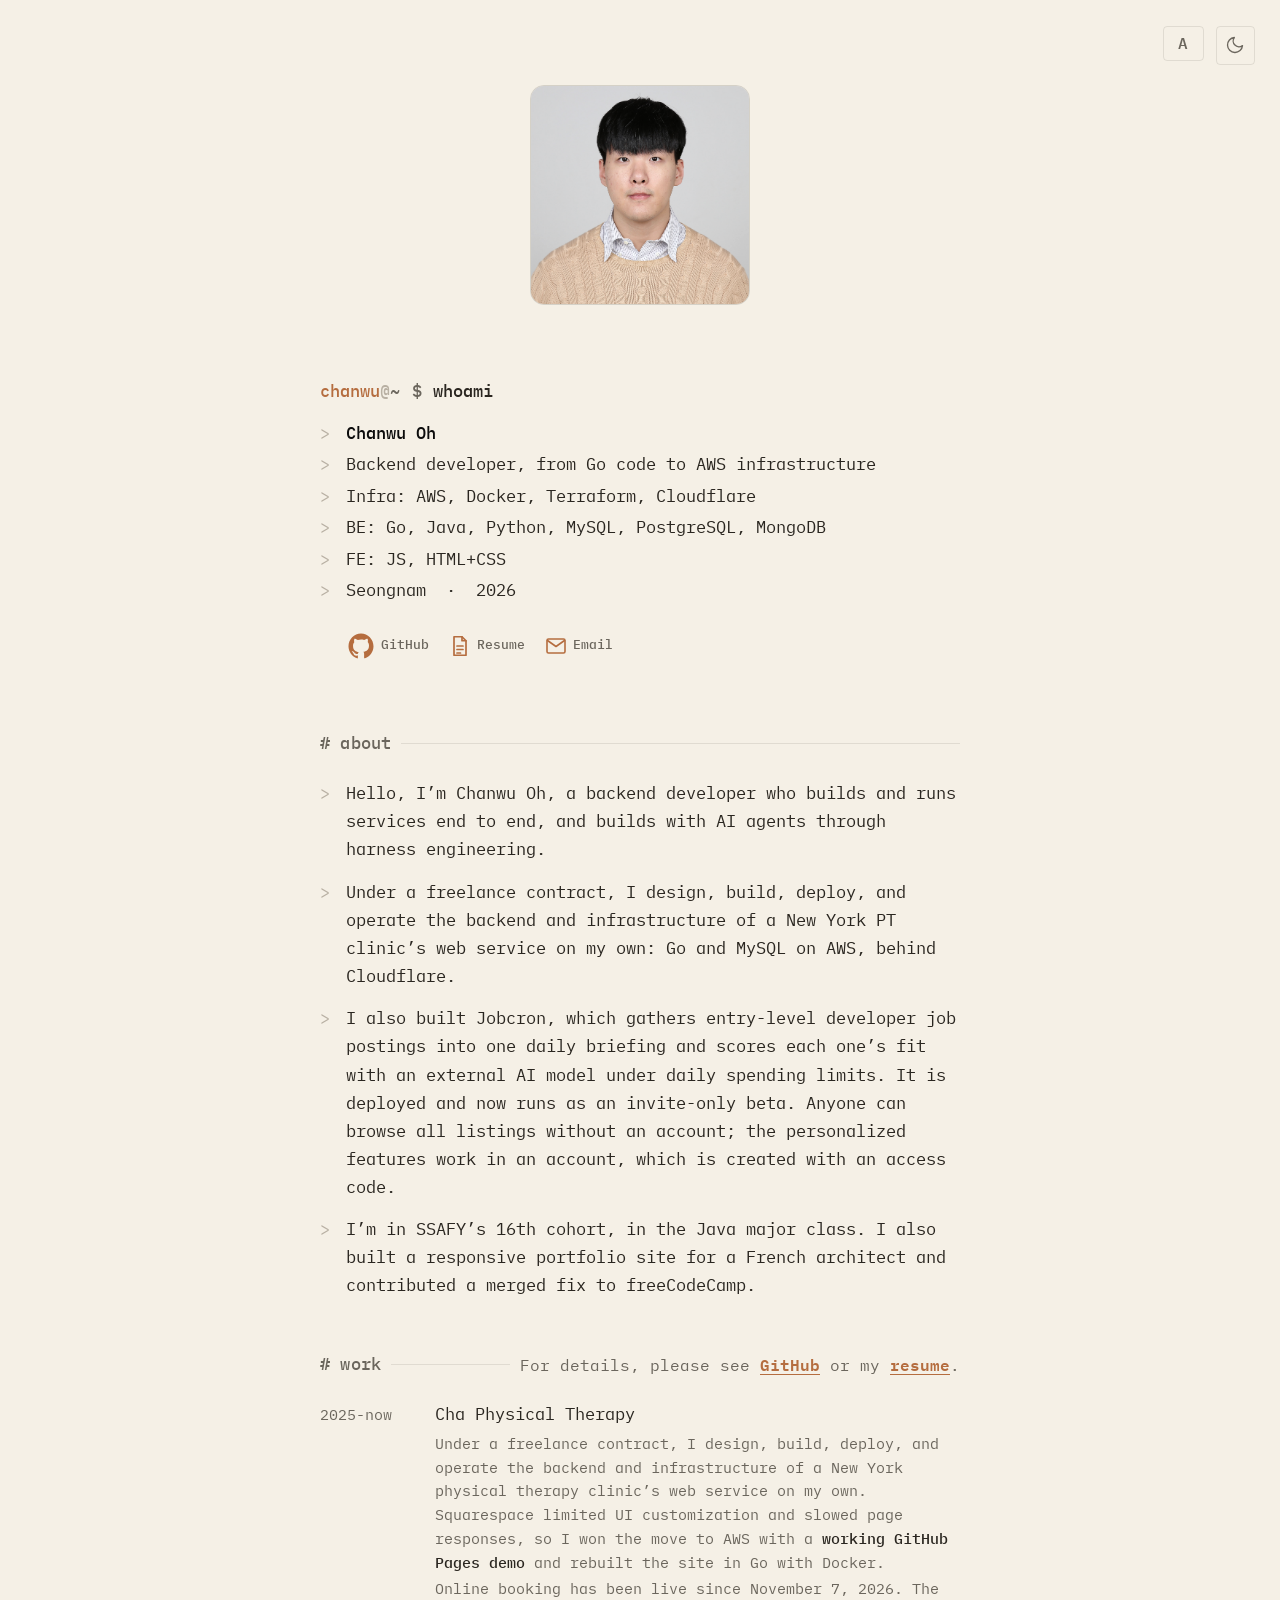
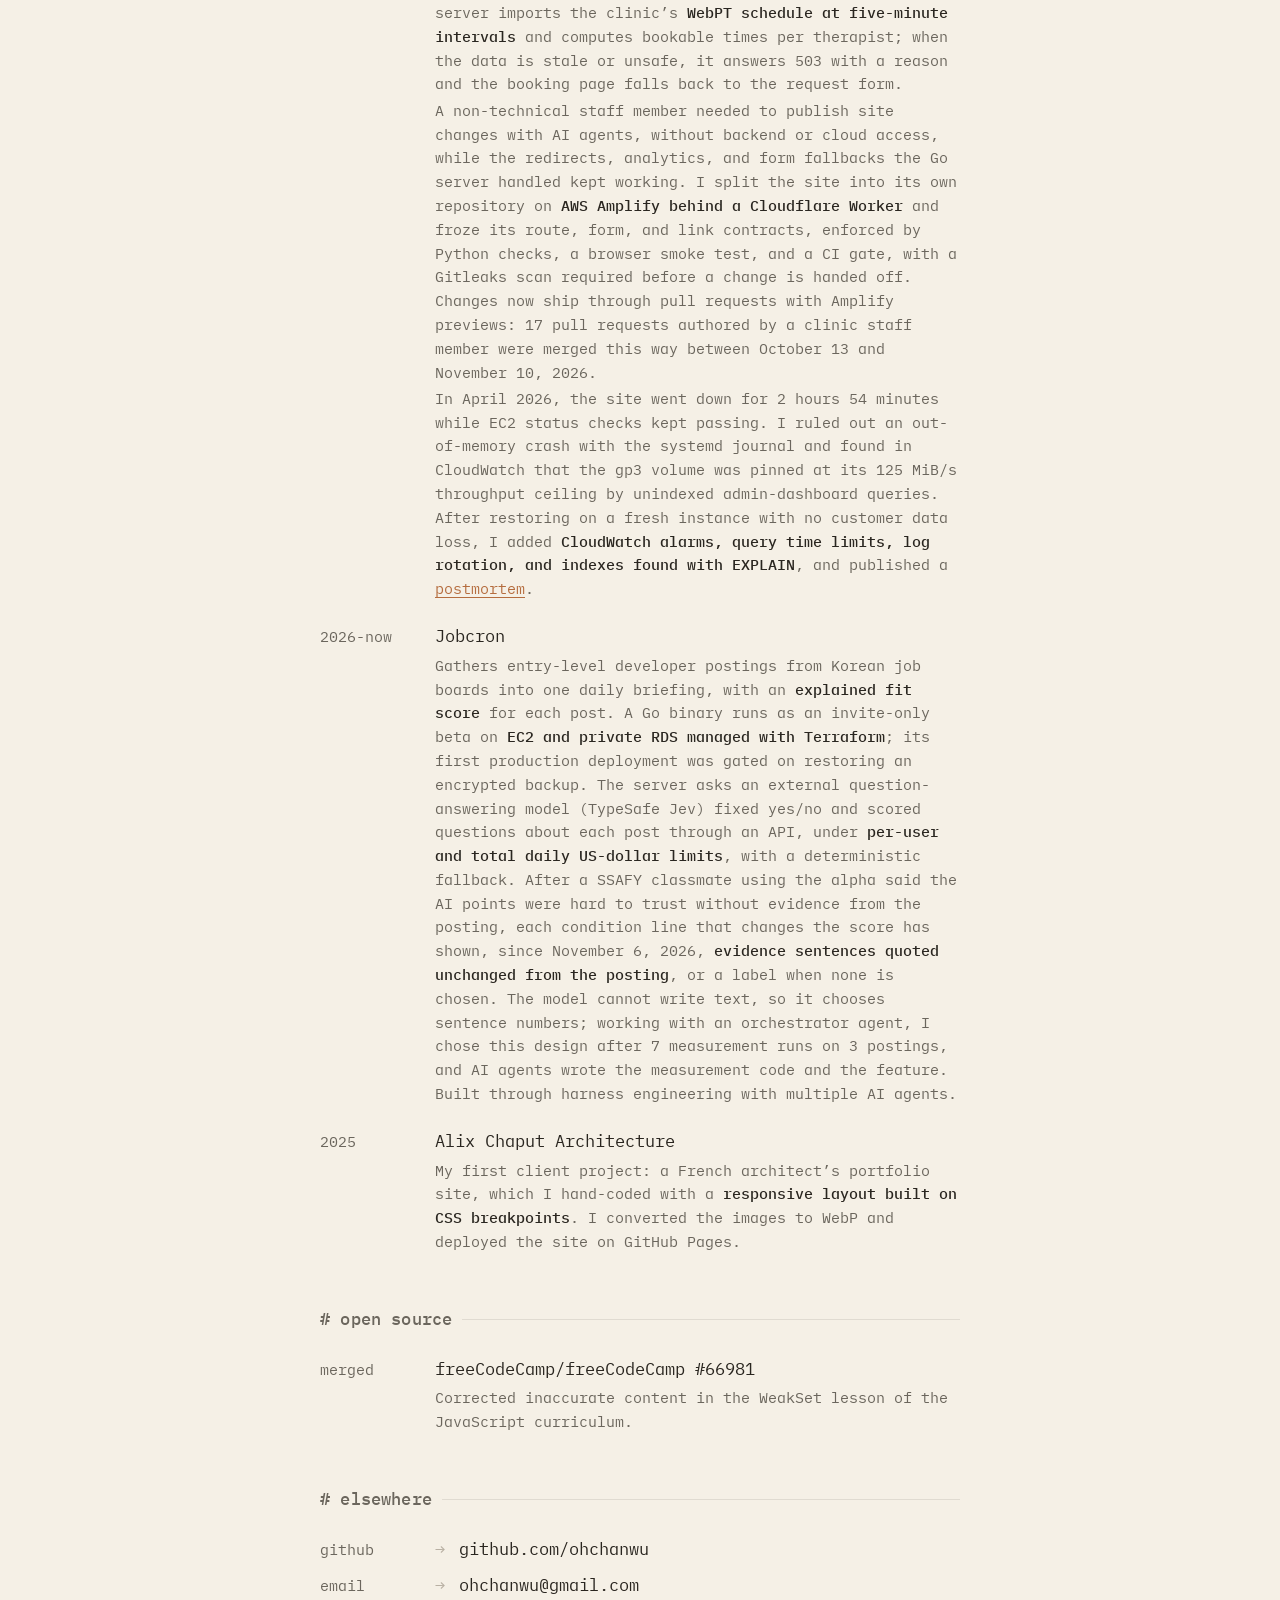
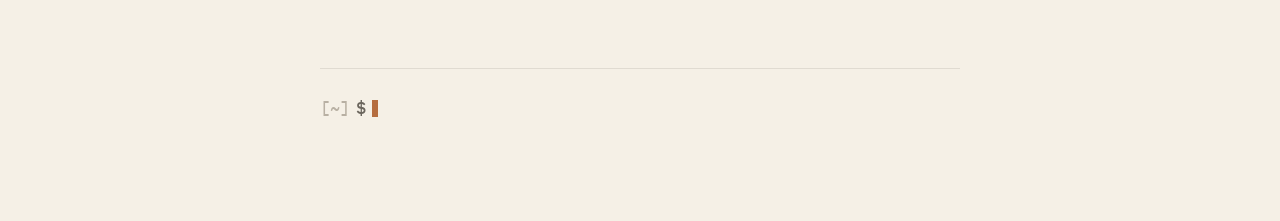
==== static/cha/index.html @ fc6432e0 "Site: Jobcron version at /, Cha PT version at /cha/" ====
<!doctype html>
<html lang="en">
  <head>
    <meta charset="UTF-8" />
    <meta name="viewport" content="width=device-width, initial-scale=1.0" />
    <title
      data-i18n-en="Chanwu Oh — Backend developer, from Go code to AWS infrastructure"
      data-i18n-ko="오찬우 - Go 코드부터 AWS 인프라까지 다루는 BE 개발자"
    >
      Chanwu Oh — Backend developer, from Go code to AWS infrastructure
    </title>
    <meta
      name="description"
      data-i18n-en="Backend developer in Seongnam who builds and runs production web services and an AI job-matching tool."
      data-i18n-ko="성남에 거주하며 서비스 전체를 구축하고 운영하는 BE 개발자입니다."
      content="Backend developer in Seongnam who builds and runs production web services and an AI job-matching tool."
    />
    <meta name="color-scheme" content="light dark" />

    <link rel="icon" type="image/svg+xml" href="../favicon.svg" />
    <link rel="icon" type="image/png" sizes="32x32" href="../favicon.png" />
    <link rel="icon" href="../favicon.ico" sizes="any" />

    <link rel="preconnect" href="https://fonts.googleapis.com" />
    <link rel="preconnect" href="https://fonts.gstatic.com" crossorigin />
    <link
      href="https://fonts.googleapis.com/css2?family=IBM+Plex+Mono:wght@300;400;500;600&display=swap"
      rel="stylesheet"
    />

    <script>
      (function () {
        const root = document.documentElement;

        try {
          const t = localStorage.getItem("theme");
          if (t === "light" || t === "dark") {
            root.setAttribute("data-theme", t);
          }
        } catch (e) {}

        let lang;
        try {
          const stored = localStorage.getItem("lang");
          if (stored === "en" || stored === "ko") {
            lang = stored;
          }
        } catch (e) {}
        if (!lang) {
          lang = (navigator.language || "").toLowerCase().startsWith("ko")
            ? "ko"
            : "en";
        }
        root.setAttribute("data-lang", lang);
        root.setAttribute("lang", lang);

        const title = document.querySelector("title");
        const desc = document.querySelector('meta[name="description"]');
        const titleKey = lang === "ko" ? "i18nKo" : "i18nEn";
        if (title && title.dataset[titleKey]) {
          title.textContent = title.dataset[titleKey];
        }
        if (desc && desc.dataset[titleKey]) {
          desc.setAttribute("content", desc.dataset[titleKey]);
        }
      })();
    </script>
    <link rel="stylesheet" href="../style.css" />
  </head>
  <body>
    <button
      id="lang-toggle"
      class="lang-toggle"
      type="button"
      aria-label="언어를 한국어로 변경"
    >
      <span class="glyph-en">A</span>
      <span class="glyph-ko">한</span>
    </button>
    <button
      id="theme-toggle"
      class="theme-toggle"
      type="button"
      aria-label="Switch to light mode"
    >
      <svg
        class="icon-sun"
        aria-hidden="true"
        viewBox="0 0 24 24"
        width="20"
        height="20"
        fill="none"
        stroke="currentColor"
        stroke-width="1.6"
        stroke-linecap="round"
        stroke-linejoin="round"
      >
        <circle cx="12" cy="12" r="4" />
        <path
          d="M12 2v2M12 20v2M4.93 4.93l1.41 1.41M17.66 17.66l1.41 1.41M2 12h2M20 12h2M4.93 19.07l1.41-1.41M17.66 6.34l1.41-1.41"
        />
      </svg>
      <svg
        class="icon-moon"
        aria-hidden="true"
        viewBox="0 0 24 24"
        width="20"
        height="20"
        fill="none"
        stroke="currentColor"
        stroke-width="1.6"
        stroke-linecap="round"
        stroke-linejoin="round"
      >
        <path d="M21 12.79A9 9 0 1 1 11.21 3 7 7 0 0 0 21 12.79z" />
      </svg>
    </button>
    <main>
      <div class="avatar-frame media-frame">
        <img
          src="../me.jpg"
          alt="Chanwu Oh"
          class="avatar content-media"
          width="120"
          height="120"
          decoding="async"
        />
      </div>

      <header class="prompt">
        <p class="cmd">
          <span class="user">chanwu</span><span class="dim">@</span
          ><span class="host">~</span> <span class="dollar">$</span> whoami
        </p>
        <div class="output">
          <p class="line">
            <span class="caret">&gt;</span>
            <span class="name" lang="en">Chanwu Oh</span
            ><span class="name" lang="ko">오찬우</span>
          </p>
          <p class="line" lang="en">
              <span class="caret">&gt;</span> Backend developer, from Go code to
              AWS infrastructure
            </p>
          <p class="line" lang="ko">
              <span class="caret">&gt;</span> Go 코드부터 AWS 인프라까지 다루는
              BE 개발자
            </p>
          <p class="line stack-line" lang="en">
            <span class="caret">&gt;</span> Infra: AWS, Docker, Terraform,
              Cloudflare
          </p>
          <p class="line stack-line" lang="en">
            <span class="caret">&gt;</span> BE: Go, Java, Python, MySQL, PostgreSQL, MongoDB
          </p>
          <p class="line stack-line" lang="en">
            <span class="caret">&gt;</span> FE: JS, HTML+CSS
          </p>
          <p class="line" lang="en">
            <span class="caret">&gt;</span> Seongnam &nbsp;&middot;&nbsp; 2026
          </p>
          <p class="line stack-line" lang="ko">
            <span class="caret">&gt;</span> 인프라: AWS, Docker, Terraform,
              Cloudflare
          </p>
          <p class="line stack-line" lang="ko">
            <span class="caret">&gt;</span> BE: Go, Java, Python, MySQL, PostgreSQL, MongoDB
          </p>
          <p class="line stack-line" lang="ko">
            <span class="caret">&gt;</span> FE: JS, HTML+CSS
          </p>
          <p class="line" lang="ko">
            <span class="caret">&gt;</span> 성남 &nbsp;&middot;&nbsp; 2026
          </p>
        </div>

        <nav class="quick-links" aria-label="Social and contact links">
          <a
            href="https://github.com/ohchanwu"
            class="icon-link icon-link-github"
            aria-label="GitHub"
          >
            <svg
              aria-hidden="true"
              viewBox="0 0 24 24"
              fill="currentColor"
              width="20"
              height="20"
            >
              <path
                d="M12 2C6.48 2 2 6.58 2 12.22c0 4.5 2.87 8.32 6.84 9.67.5.09.68-.22.68-.49 0-.24-.01-.87-.01-1.71-2.78.61-3.37-1.36-3.37-1.36-.46-1.18-1.11-1.49-1.11-1.49-.91-.63.07-.62.07-.62 1 .07 1.53 1.05 1.53 1.05.89 1.55 2.34 1.1 2.91.84.09-.66.35-1.1.63-1.36-2.22-.26-4.55-1.13-4.55-5.04 0-1.11.39-2.02 1.03-2.74-.1-.26-.45-1.3.1-2.71 0 0 .84-.27 2.75 1.04A9.39 9.39 0 0 1 12 6.84c.85.004 1.71.118 2.51.345 1.91-1.31 2.75-1.04 2.75-1.04.55 1.41.2 2.45.1 2.71.64.72 1.03 1.63 1.03 2.74 0 3.92-2.34 4.78-4.57 5.04.36.31.69.93.69 1.88 0 1.36-.01 2.46-.01 2.79 0 .27.18.59.69.49C19.13 20.54 22 16.72 22 12.22 22 6.58 17.52 2 12 2z"
              />
            </svg>
            <span class="icon-label">GitHub</span>
          </a>
          <a
            href="../Chanwu_Oh_Resume.pdf"
            class="icon-link"
            aria-label="Resume PDF"
            lang="en"
            target="_blank"
            rel="noopener"
          >
            <svg
              aria-hidden="true"
              viewBox="0 0 24 24"
              fill="none"
              stroke="currentColor"
              stroke-width="1.7"
              stroke-linecap="round"
              stroke-linejoin="round"
              width="20"
              height="20"
            >
              <path d="M6 2.75h8l4 4v14.5H6z" />
              <path d="M14 2.75v4h4" />
              <path d="M9 12h6" />
              <path d="M9 15.5h6" />
              <path d="M9 19h3.5" />
            </svg>
            <span class="icon-label">Resume</span>
          </a>
          <a
            href="../오찬우_이력서.pdf"
            class="icon-link"
            aria-label="이력서 PDF"
            lang="ko"
            target="_blank"
            rel="noopener"
          >
            <svg
              aria-hidden="true"
              viewBox="0 0 24 24"
              fill="none"
              stroke="currentColor"
              stroke-width="1.7"
              stroke-linecap="round"
              stroke-linejoin="round"
              width="20"
              height="20"
            >
              <path d="M6 2.75h8l4 4v14.5H6z" />
              <path d="M14 2.75v4h4" />
              <path d="M9 12h6" />
              <path d="M9 15.5h6" />
              <path d="M9 19h3.5" />
            </svg>
            <span class="icon-label">이력서</span>
          </a>
          <a href="mailto:ohchanwu@gmail.com" class="icon-link" aria-label="Email">
            <svg
              aria-hidden="true"
              viewBox="0 0 24 24"
              fill="none"
              stroke="currentColor"
              stroke-width="1.6"
              stroke-linecap="round"
              stroke-linejoin="round"
              width="20"
              height="20"
            >
              <rect x="3" y="5" width="18" height="14" rx="1.5" />
              <path d="M3.5 6.5l8.5 6 8.5-6" />
            </svg>
            <span class="icon-label" lang="en">Email</span>
            <span class="icon-label" lang="ko">이메일</span>
          </a>
        </nav>
      </header>

      <section class="section">
        <h2 class="section-title">
          <span lang="en"># about</span><span lang="ko"># 소개</span>
          <span class="rule" aria-hidden="true"></span>
        </h2>
        <div class="bio">
          <p lang="en">
            <span class="caret">&gt;</span> Hello, I&rsquo;m Chanwu Oh, a backend
            developer who builds and runs services end to end, and builds with AI
            agents through harness engineering.
          </p>
          <p lang="ko">
            <span class="caret">&gt;</span> 안녕하세요, 서비스 전체를 구축하고
            운영하며 AI 에이전트를 활용한 하네스 엔지니어링으로 개발하는 BE 개발자
            오찬우입니다.
          </p>
          <p lang="en">
            <span class="caret">&gt;</span> Under a freelance contract, I design,
            build, deploy, and operate the backend and infrastructure of a New
            York PT clinic&rsquo;s web service on my own: Go and MySQL on AWS,
            behind Cloudflare.
          </p>
          <p lang="ko">
            <span class="caret">&gt;</span> 뉴욕 물리치료 클리닉과 프리랜서 계약을
            맺고, Cloudflare 뒤 AWS에서 동작하는 Go와 MySQL 기반 웹 서비스의
            백엔드와 인프라를 단독으로 설계, 구축, 배포, 운영하고 있습니다.
          </p>
          <p lang="en">
            <span class="caret">&gt;</span> I also built Jobcron, which gathers
            entry-level developer job postings into one daily briefing and scores
            each one&rsquo;s fit with an external AI model under daily spending
            limits. It is deployed and now runs as an invite-only beta. Anyone
            can browse all listings without an account; the personalized
            features work in an account, which is created with an access code.
          </p>
          <p lang="ko">
            <span class="caret">&gt;</span> 또한 신입 개발자 채용 공고를 매일
            하나의 브리핑으로 모으고, 일일 비용 한도 안에서 외부 AI 모델로
            공고마다 적합도를 매기는 Jobcron을 개발해 배포했고, 현재 초대 전용
            베타로 운영하고 있습니다. 계정 없이도 누구나 전체 공고를 볼 수 있고,
            맞춤 기능은 초대 코드로 만든 계정에서 씁니다.
          </p>
          <p lang="en">
            <span class="caret">&gt;</span> I&rsquo;m in SSAFY&rsquo;s 16th cohort,
            in the Java major class. I also built a responsive portfolio site for a
            French architect and contributed a merged fix to freeCodeCamp.
          </p>
          <p lang="ko">
            <span class="caret">&gt;</span> 현재 SSAFY 16기 자바 전공반에서
            교육받고 있습니다. 프랑스 건축가의 반응형 포트폴리오 사이트를
            개발했고, freeCodeCamp 오픈소스 프로젝트에 PR을 병합한 경험도
            있습니다.
          </p>
        </div>
      </section>

      <section class="section">
        <h2 class="section-title section-title-with-note">
          <span lang="en"># work</span><span lang="ko"># 경력</span>
          <span class="rule" aria-hidden="true"></span>
          <span class="section-note" lang="en"
            >For details, please see
            <a href="https://github.com/ohchanwu">GitHub</a> or my
            <a href="../Chanwu_Oh_Resume.pdf" target="_blank" rel="noopener">resume</a
            >.</span
          >
          <span class="section-note" lang="ko"
            >자세한 사항은
            <a href="https://github.com/ohchanwu">GitHub</a> 또는
            <a href="../오찬우_이력서.pdf" target="_blank" rel="noopener">이력서</a>
            참고 부탁드립니다</span
          >
        </h2>
        <ul class="list">
          <li class="item">
            <span class="key">2025-now</span>
            <div class="entry">
              <a href="https://www.chaphysicaltherapy.com/" class="entry-title"
                >Cha Physical Therapy</a
              >
              <p class="entry-desc" lang="en">
                Under a freelance contract, I design, build, deploy, and operate
                the backend and infrastructure of a New York physical therapy
                clinic&rsquo;s web service on my own.
                Squarespace limited UI customization and slowed page responses,
                so I won the move to AWS with a
                <strong>working GitHub Pages demo</strong> and rebuilt the site
                in Go with Docker.
              </p>
              <p class="entry-desc" lang="ko">
                미국 물리치료 클리닉과 프리랜서 계약을 맺고, 웹 서비스의 백엔드와
                인프라를 단독으로 설계, 구축, 배포, 운영하고 있습니다. Squarespace는 UI
                커스터마이징에 제약이 있었고 페이지 응답이 느렸기 때문에,
                <strong>작동하는 GitHub Pages 데모</strong>로 AWS 이전을 설득한 뒤
                Go와 Docker로 재구축했습니다.
              </p>
              <p class="entry-desc" lang="en">
                Online booking has been live since November 7, 2026. The server
                imports the clinic&rsquo;s
                <strong>WebPT schedule at five-minute intervals</strong> and computes
                bookable times per therapist; when the data is stale or unsafe,
                it answers 503 with a reason and the booking page falls back to
                the request form.
              </p>
              <p class="entry-desc" lang="ko">
                2026년 11월 7일부터 온라인 예약을 운영하고 있습니다. 서버가
                클리닉의 <strong>WebPT 일정을 5분 간격으로</strong> 가져와 치료사별
                예약 가능 시간을 계산하고, 데이터가 오래됐거나 안전하지 않으면
                사유와 함께 503을 반환해 예약 요청 폼으로 전환합니다.
              </p>
              <p class="entry-desc" lang="en">
                A non-technical staff member needed to publish site changes with
                AI agents, without backend or cloud access, while the
                redirects, analytics, and form fallbacks the Go server handled
                kept working. I split the site into its own repository on
                <strong>AWS Amplify behind a Cloudflare Worker</strong> and froze
                its route, form, and link contracts, enforced by Python checks,
                a browser smoke test, and a CI gate, with a Gitleaks scan required
                before a change is handed off. Changes now ship through pull
                requests with Amplify previews: 17 pull requests authored by a
                clinic staff member were merged this way between October 13 and
                November 10, 2026.
              </p>
              <p class="entry-desc" lang="ko">
                비개발자 직원이 백엔드와 클라우드 접근 없이 AI 에이전트로 사이트를
                수정하고 배포해야 했고, Go 서버가 처리하던 리다이렉트와 분석, 폼
                폴백은 그대로 지켜야 했습니다. 사이트를 별도 저장소로 분리해
                <strong>Cloudflare Worker 뒤의 AWS Amplify</strong>로 배포하고,
                라우트와 폼, 링크 계약을 고정해 Python 검사, 브라우저 스모크
                테스트, CI 게이트로 강제하고, 변경을 넘기기 전에 Gitleaks 검사를
                거치게 했습니다. 지금은 PR과 Amplify 미리보기로 변경이 배포되며,
                2026년 10월 13일부터 11월 10일까지 클리닉 직원이 작성한 PR 17건이
                이 방식으로 병합됐습니다.
              </p>
              <p class="entry-desc" lang="en">
                In April 2026, the site went down for 2 hours 54 minutes while
                EC2 status checks kept passing. I ruled out an out-of-memory
                crash with the systemd journal and found in CloudWatch that the
                gp3 volume was pinned at its 125&nbsp;MiB/s throughput ceiling by
                unindexed admin-dashboard queries. After restoring on a fresh
                instance with no customer data loss, I added
                <strong
                  >CloudWatch alarms, query time limits, log rotation, and
                  indexes found with EXPLAIN</strong
                >, and published a
                <a
                  href="https://github.com/ohchanwu/cha-pt-postmortems/blob/main/2026-04-17/2026-04-17.md"
                  >postmortem</a
                >.
              </p>
              <p class="entry-desc" lang="ko">
                2026년 4월, EC2 상태 검사는 정상이었지만 사이트가 2시간 54분 동안
                응답하지 않았습니다. systemd 저널로 메모리 부족 가설을 배제한 뒤,
                CloudWatch에서 인덱스 없는 관리자 대시보드 쿼리 때문에 gp3 볼륨이
                처리량 한도인 125MiB/s에 막힌 것을 확인했습니다. 새 인스턴스에서
                고객 데이터 손실 없이 복구한 뒤
                <strong
                  >CloudWatch 알람, 쿼리 실행 시간 제한, 로그 로테이션, EXPLAIN
                  기반 인덱스</strong
                >를 적용했고,
                <a
                  href="https://github.com/ohchanwu/cha-pt-postmortems/blob/main/2026-04-17/2026-04-17.ko.md"
                  >사후 보고서</a
                >로 공개했습니다.
              </p>
            </div>
          </li>
          <li class="item">
            <span class="key">2026-now</span>
            <div class="entry">
              <a href="https://jobcron.app" class="entry-title">Jobcron</a>
              <p class="entry-desc" lang="en">
                Gathers entry-level developer postings from Korean job boards
                into one daily briefing, with an
                <strong>explained fit score</strong> for each post. A Go binary
                runs as an invite-only beta on
                <strong>EC2 and private RDS managed with Terraform</strong>; its
                first production deployment was gated on restoring an encrypted
                backup. The
                server asks an external question-answering model (TypeSafe Jev)
                fixed yes/no and scored questions about each post through an API,
                under <strong>per-user and total daily US-dollar limits</strong>,
                with a deterministic fallback. After a SSAFY classmate using the
                alpha said the AI points were hard to trust without evidence from
                the posting, each condition line that changes the score has shown,
                since November 6, 2026,
                <strong>evidence sentences quoted unchanged from the posting</strong>,
                or a label when none is chosen. The model cannot write text, so it
                chooses sentence numbers; working with an orchestrator agent, I
                chose this design after 7 measurement runs on 3 postings, and AI
                agents wrote the measurement code and the feature. Built through
                harness engineering with multiple AI agents.
              </p>
              <p class="entry-desc" lang="ko">
                국내 채용 포털에 흩어진 신입 공고를 매일 하나의 브리핑으로 모으고,
                공고마다 <strong>근거가 설명된 적합도 점수</strong>를 제공합니다.
                Go 바이너리를
                <strong>Terraform으로 관리하는 EC2와 프라이빗 RDS</strong>에 배포해
                초대 전용 베타로 운영하며, 첫 운영 배포는 암호화 백업 복원에
                성공한 뒤 승인했습니다. 서버가 외부 질의응답 모델(TypeSafe Jev)을 API로 호출해
                공고마다 정해진 예/아니요 질문과 점수 질문에 답하게 하며,
                <strong>사용자별, 전체 일일 USD 한도</strong> 안에서 운영하고
                결정론적 폴백을 제공합니다. 알파를 쓰던 SSAFY 동기 한 명에게서
                공고 속 근거가 없어 AI 점수를 믿기 어렵다는 피드백을 받은 뒤,
                2026년 11월 6일부터 점수를 바꾸는 조건 줄마다
                <strong>공고 원문 그대로의 근거 문장</strong>을, 고른 문장이 없으면
                안내 문구를 보여 줍니다. 텍스트를 쓸 수 없는 모델이 문장 번호를
                고르는 이 설계는 오케스트레이터 에이전트와 함께 공고 3건으로
                7차례 측정한 뒤 제가 정했고, 측정 코드와 기능은 AI 에이전트가
                작성했습니다. 여러 AI 에이전트를 활용한 하네스 엔지니어링으로
                개발했습니다.
              </p>
            </div>
          </li>
          <li class="item">
            <span class="key">2025</span>
            <div class="entry">
              <a
                href="https://ohchanwu.github.io/alix-chaput-architecture/"
                class="entry-title"
                >Alix Chaput Architecture</a
              >
              <p class="entry-desc" lang="en">
                My first client project: a French architect&rsquo;s portfolio
                site, which I hand-coded with a
                <strong>responsive layout built on CSS breakpoints</strong>. I
                converted the images to WebP and deployed the site on GitHub
                Pages.
              </p>
              <p class="entry-desc" lang="ko">
                첫 클라이언트 프로젝트로 프랑스 건축가의 포트폴리오 사이트를 직접
                코딩했습니다. <strong>CSS breakpoint로 반응형 레이아웃</strong>을
                만들고, 이미지를 WebP로 변환해 GitHub Pages에 배포했습니다.
              </p>
            </div>
          </li>
        </ul>
      </section>

      <section class="section">
        <h2 class="section-title">
          <span lang="en"># open source</span><span lang="ko"># 오픈소스</span>
          <span class="rule" aria-hidden="true"></span>
        </h2>
        <ul class="list">
          <li class="item">
            <span class="key">merged</span>
            <div class="entry">
              <a
                href="https://github.com/freeCodeCamp/freeCodeCamp/pull/66981"
                class="entry-title"
                >freeCodeCamp/freeCodeCamp #66981</a
              >
              <p class="entry-desc" lang="en">
                Corrected inaccurate content in the WeakSet lesson of the
                JavaScript curriculum.
              </p>
              <p class="entry-desc" lang="ko">
                JavaScript 커리큘럼의 WeakSet 레슨에서 잘못된 설명을
                바로잡았습니다.
              </p>
            </div>
          </li>
        </ul>
      </section>

      <section class="section">
        <h2 class="section-title">
          <span lang="en"># elsewhere</span><span lang="ko"># 그 외</span>
          <span class="rule" aria-hidden="true"></span>
        </h2>
        <ul class="list compact">
          <li class="item">
            <span class="key">github</span>
            <div class="entry">
              <a href="https://github.com/ohchanwu" class="entry-title"
                ><span class="arrow">&rarr;</span> github.com/ohchanwu</a
              >
            </div>
          </li>
          <li class="item">
            <span class="key">email</span>
            <div class="entry">
              <a href="mailto:ohchanwu@gmail.com" class="entry-title"
                ><span class="arrow">&rarr;</span> ohchanwu@gmail.com</a
              >
            </div>
          </li>
        </ul>
      </section>

      <footer>
        <p class="exit">
          <span class="dim">[~]</span> <span class="dollar">$</span>
          <span class="cursor" aria-hidden="true"></span>
        </p>
      </footer>
    </main>

    <script src="../script.js"></script>
  </body>
</html>
---- static/style.css ----
:root {
  --bg: #0c0c0c;
  --fg: #e6e1d6;
  --fg-bright: #f5f0e6;
  --muted: #7a746b;
  --dim: #4a453f;
  --accent: #d4926a;
  --rule: rgba(230, 225, 214, 0.08);
  --selection-fg: #0c0c0c;
  --code-bg: rgba(230, 225, 214, 0.07);

  --mono:
    "IBM Plex Mono", ui-monospace, "JetBrains Mono", "SF Mono", "Menlo",
    monospace;

  --measure: 64ch;
  --ease: cubic-bezier(0.2, 0.8, 0.2, 1);
}

@media (prefers-color-scheme: light) {
  :root:not([data-theme]) {
    --bg: #f5f0e6;
    --fg: #2a2620;
    --fg-bright: #0c0c0c;
    --muted: #6b665d;
    --dim: #b8b0a3;
    --accent: #b56d3f;
    --rule: rgba(42, 38, 32, 0.10);
    --selection-fg: #f5f0e6;
    --code-bg: rgba(42, 38, 32, 0.06);
  }
}

:root[data-theme="light"] {
  --bg: #f5f0e6;
  --fg: #2a2620;
  --fg-bright: #0c0c0c;
  --muted: #6b665d;
  --dim: #b8b0a3;
  --accent: #b56d3f;
  --rule: rgba(42, 38, 32, 0.10);
  --selection-fg: #f5f0e6;
  --code-bg: rgba(42, 38, 32, 0.06);
}

:root[data-theme="dark"] {
  --bg: #0c0c0c;
  --fg: #e6e1d6;
  --fg-bright: #f5f0e6;
  --muted: #7a746b;
  --dim: #4a453f;
  --accent: #d4926a;
  --rule: rgba(230, 225, 214, 0.08);
  --selection-fg: #0c0c0c;
  --code-bg: rgba(230, 225, 214, 0.07);
}

:not(:root)[lang="ko"] {
  display: none;
}

:root[data-lang="ko"] [lang="ko"] {
  display: revert;
}

:root[data-lang="ko"] [lang="en"] {
  display: none;
}

*,
*::before,
*::after {
  box-sizing: border-box;
  margin: 0;
  padding: 0;
}

html {
  font-family: var(--mono);
  font-size: 15px;
  line-height: 1.7;
  color: var(--fg);
  background: var(--bg);
  -webkit-font-smoothing: antialiased;
  -moz-osx-font-smoothing: grayscale;
  font-feature-settings:
    "ss01",
    "ss02",
    "calt" 0;
}

@media (min-width: 768px) {
  html {
    font-size: 17px;
  }
}

body {
  min-height: 100vh;
  padding: 3rem 1.5rem 4rem;
}

@media (min-width: 768px) {
  body {
    padding: 5rem 3rem;
  }
}

main {
  max-width: var(--measure);
  width: 100%;
  margin: 0 auto;
}

a {
  color: inherit;
  text-decoration: none;
}

ul {
  list-style: none;
}

p {
  font-weight: 400;
}

::selection {
  background: var(--accent);
  color: var(--selection-fg);
}

/* ---------- Avatar ---------- */

.avatar-frame {
  width: 220px;
  height: 220px;
  border-radius: 14px;
  margin: 3rem auto 4.25rem;
  overflow: hidden;
}

.avatar {
  display: block;
  width: 100%;
  height: 100%;
  object-fit: cover;
  border-radius: 14px;
  border: 1px solid var(--rule);
  filter: grayscale(0.15) contrast(1.02);
}

@media (min-width: 768px) {
  .avatar-frame {
    margin-top: 0;
  }
}

/* Media is hidden only after JS enables the fade. No JS means normal rendering. */
.media-fade-enabled .content-media {
  opacity: 0;
  transition: opacity 360ms ease;
}

.media-fade-enabled .content-media.is-media-loaded,
.media-fade-enabled .content-media.is-media-error {
  opacity: 1;
}

.media-fade-enabled .media-frame {
  background: var(--code-bg);
}

/* ---------- Prompt header ---------- */

.prompt {
  margin-bottom: 4rem;
}

.cmd {
  font-weight: 500;
  margin-bottom: 0.75rem;
}

.cmd .user {
  color: var(--accent);
}
.cmd .host {
  color: var(--muted);
}
.cmd .dim {
  color: var(--dim);
}
.cmd .dollar {
  color: var(--muted);
  margin: 0 0.15ch;
}

.output .line {
  color: var(--fg);
  padding-left: 2.6ch;
  text-indent: -2.6ch;
  overflow-wrap: anywhere;
  word-break: break-word;
}

.output .line + .line {
  margin-top: 0.15rem;
}

.caret {
  color: var(--dim);
  margin-right: 0.6ch;
}

.name {
  color: var(--fg-bright);
  font-weight: 500;
}

.status-dot {
  color: var(--accent);
  font-size: 0.7em;
  vertical-align: 0.18em;
  animation: pulse 2.4s ease-in-out infinite;
  display: inline-block;
  margin-left: -0.4ch;
}

.status-text {
  color: var(--accent);
  font-weight: 500;
}

@keyframes pulse {
  0%,
  100% {
    opacity: 1;
  }
  50% {
    opacity: 0.35;
  }
}

/* ---------- Quick links ---------- */

.quick-links {
  display: flex;
  flex-wrap: wrap;
  gap: 0.8rem 1.15rem;
  margin-top: 1.5rem;
  padding-left: 2.6ch;
}

.icon-link {
  color: var(--accent);
  display: inline-flex;
  align-items: center;
  justify-content: center;
  gap: 0.45ch;
  min-height: 1.8rem;
  transition:
    color 250ms var(--ease),
    transform 250ms var(--ease);
}

:root[data-lang="ko"] .icon-link[lang="ko"] {
  display: inline-flex;
}

.icon-link:hover {
  color: var(--fg-bright);
  transform: translateY(-1px);
}

.icon-link:focus-visible {
  outline: 1px solid var(--accent);
  outline-offset: 4px;
}

.icon-link svg {
  display: block;
  width: 24px;
  height: 24px;
}

.icon-link-github svg {
  width: 30px;
  height: 30px;
}

.icon-label {
  color: var(--muted);
  font-size: 0.76rem;
  font-weight: 500;
  line-height: 1;
}

.icon-link:hover .icon-label {
  color: var(--fg-bright);
}

/* ---------- Sections ---------- */

.section {
  margin-bottom: 3rem;
}

.section-title {
  font-size: 1rem;
  font-weight: 500;
  color: var(--muted);
  display: flex;
  align-items: center;
  gap: 1ch;
  margin-bottom: 1.25rem;
  letter-spacing: 0.01em;
}

.section-title-with-note {
  flex-wrap: wrap;
}

.section-title .rule {
  flex: 1;
  height: 1px;
  background: var(--rule);
  display: block;
}

.section-note {
  color: var(--muted);
  font-size: 0.92rem;
  font-weight: 400;
  letter-spacing: 0;
  line-height: 1.5;
  margin-left: auto;
  white-space: nowrap;
}

.section-note a {
  color: var(--accent);
  font-weight: 600;
  text-decoration: underline;
  text-decoration-thickness: 1px;
  text-underline-offset: 0.18em;
}

.section-note a:hover {
  color: var(--fg-bright);
}

@media (max-width: 560px) {
  .section-title-with-note .rule {
    flex-basis: 100%;
    order: 3;
  }

  .section-note {
    flex-basis: 100%;
    margin-left: 0;
    order: 2;
    white-space: normal;
  }
}

/* ---------- Bio ---------- */

.bio {
  display: grid;
  gap: 0.85rem;
  max-width: 64ch;
}

.bio p {
  color: var(--fg);
  line-height: 1.65;
  padding-left: 2.6ch;
  text-indent: -2.6ch;
  overflow-wrap: anywhere;
  word-break: break-word;
}

/* ---------- Lists ---------- */

.list {
  display: grid;
  gap: 1.25rem;
}

.list.compact {
  gap: 0.4rem;
}

.item {
  display: grid;
  grid-template-columns: 10ch 1fr;
  gap: 1.5ch;
  align-items: baseline;
}

.key {
  color: var(--muted);
  font-size: 0.875rem;
}

.entry-title {
  color: var(--fg);
  font-weight: 400;
  position: relative;
  display: inline-block;
  max-width: 100%;
  overflow-wrap: anywhere;
  word-break: break-word;
}

.entry-title::after {
  content: "";
  position: absolute;
  left: 0;
  right: 100%;
  bottom: -2px;
  height: 1px;
  background: var(--fg);
  transition: right 350ms var(--ease);
}

.entry-title:hover {
  color: var(--fg-bright);
}

.entry-title:hover::after {
  right: 0;
}

.entry-link {
  color: var(--dim);
  font-size: 0.875rem;
  white-space: nowrap;
}

.entry-link a {
  color: var(--muted);
  position: relative;
  display: inline-block;
  margin-left: 1ch;
  transition: color 250ms var(--ease);
}

.entry-link a::after {
  content: "";
  position: absolute;
  left: 0;
  right: 100%;
  bottom: -2px;
  height: 1px;
  background: currentColor;
  transition: right 350ms var(--ease);
}

.entry-link a:hover,
.entry-link a:focus-visible {
  color: var(--accent);
}

.entry-link a:hover::after,
.entry-link a:focus-visible::after {
  right: 0;
}

.entry-link a:focus-visible {
  outline: 1px solid var(--accent);
  outline-offset: 2px;
}

.entry-desc {
  color: var(--muted);
  font-size: 0.875rem;
  margin-top: 0.15rem;
  line-height: 1.6;
  overflow-wrap: anywhere;
  word-break: break-word;
}

.entry-desc strong {
  color: var(--fg);
  font-weight: 500;
}

.entry-desc a {
  color: var(--accent);
  text-decoration: underline;
  text-decoration-thickness: 1px;
  text-underline-offset: 0.18em;
}

.entry-desc a:hover {
  color: var(--fg-bright);
}

.entry {
  min-width: 0;
}

.entry-desc code {
  background: var(--code-bg);
  color: var(--fg);
  padding: 0.05em 0.45ch;
  border-radius: 2px;
  font-size: 0.95em;
}

.arrow {
  color: var(--dim);
  margin-right: 0.4ch;
  display: inline-block;
  transition:
    transform 300ms var(--ease),
    color 300ms var(--ease);
}

@media (max-width: 560px) {
  .item {
    grid-template-columns: 1fr;
    gap: 0.2rem;
  }
}

.entry-title:hover .arrow {
  color: var(--accent);
  transform: translateX(2px);
}

/* ---------- Footer ---------- */

footer {
  margin-top: 4rem;
  padding-top: 1.5rem;
  border-top: 1px solid var(--rule);
}

.exit {
  font-weight: 500;
  display: flex;
  align-items: center;
  gap: 0.6ch;
  margin-bottom: 0.75rem;
}

.exit .dim {
  color: var(--dim);
}
.exit .dollar {
  color: var(--muted);
}

.cursor {
  display: inline-block;
  width: 0.6ch;
  height: 1em;
  background: var(--accent);
  vertical-align: text-bottom;
  animation: blink 1.05s steps(2, jump-none) infinite;
}

@keyframes blink {
  0%,
  50% {
    opacity: 1;
  }
  50.01%,
  100% {
    opacity: 0;
  }
}

/* ---------- Entrance ---------- */

.avatar-frame,
.prompt,
.section,
footer {
  opacity: 0;
  transform: translateY(0.35rem);
  animation: rise 700ms var(--ease) forwards;
}

.avatar-frame {
  animation-delay: 0ms;
}
.prompt {
  animation-delay: 140ms;
}
.section:nth-of-type(1) {
  animation-delay: 300ms;
}
.section:nth-of-type(2) {
  animation-delay: 400ms;
}
.section:nth-of-type(3) {
  animation-delay: 500ms;
}
.section:nth-of-type(4) {
  animation-delay: 600ms;
}
footer {
  animation-delay: 720ms;
}

@keyframes rise {
  to {
    opacity: 1;
    transform: none;
  }
}

@media (prefers-reduced-motion: reduce) {
  .avatar-frame,
  .prompt,
  .section,
  footer {
    opacity: 1;
    transform: none;
    animation: none;
  }
  .cursor,
  .status-dot {
    animation: none;
  }
  :root.theme-transition,
  :root.theme-transition * {
    transition: none !important;
  }
  .entry-title::after,
  .entry-link a,
  .entry-link a::after {
    transition: none;
  }
  .media-fade-enabled .content-media {
    transition: none;
  }
}

/* ---------- Theme toggle ---------- */

.theme-toggle {
  position: fixed;
  top: 1rem;
  right: 1rem;
  z-index: 10;
  background: transparent;
  border: 1px solid var(--rule);
  border-radius: 4px;
  padding: 0.5rem;
  color: var(--muted);
  cursor: pointer;
  display: inline-flex;
  align-items: center;
  justify-content: center;
  font-family: inherit;
  transition:
    color 250ms var(--ease),
    border-color 250ms var(--ease),
    transform 250ms var(--ease);
}

@media (min-width: 768px) {
  .theme-toggle {
    top: 1.5rem;
    right: 1.5rem;
  }
}

.theme-toggle:hover {
  color: var(--accent);
  border-color: var(--accent);
  transform: translateY(-1px);
}

.theme-toggle:focus-visible {
  outline: 1px solid var(--accent);
  outline-offset: 2px;
}

.theme-toggle svg {
  display: block;
}

/* Default (no explicit theme, OS dark or unknown): show sun = "switch to light" */
.theme-toggle .icon-moon { display: none; }
.theme-toggle .icon-sun { display: block; }

/* OS prefers light, no explicit choice: show moon = "switch to dark" */
@media (prefers-color-scheme: light) {
  :root:not([data-theme]) .theme-toggle .icon-sun { display: none; }
  :root:not([data-theme]) .theme-toggle .icon-moon { display: block; }
}

/* Explicit light: show moon */
:root[data-theme="light"] .theme-toggle .icon-sun { display: none; }
:root[data-theme="light"] .theme-toggle .icon-moon { display: block; }

/* Explicit dark: show sun (covers OS=light + user picked dark) */
:root[data-theme="dark"] .theme-toggle .icon-sun { display: block; }
:root[data-theme="dark"] .theme-toggle .icon-moon { display: none; }

/* ---------- Theme switch transition (added on click, removed 250ms later) ---------- */

.theme-transition,
.theme-transition * {
  transition:
    background-color 200ms var(--ease),
    color 200ms var(--ease),
    border-color 200ms var(--ease) !important;
}

/* ---------- Language toggle ---------- */

.lang-toggle {
  position: fixed;
  top: 1rem;
  right: 4rem;
  z-index: 10;
  background: transparent;
  border: 1px solid var(--rule);
  border-radius: 4px;
  padding: 0.5rem;
  min-width: 2.4rem;
  color: var(--muted);
  cursor: pointer;
  font-family: inherit;
  font-size: 0.95rem;
  font-weight: 500;
  line-height: 1;
  display: inline-flex;
  align-items: center;
  justify-content: center;
  transition:
    color 250ms var(--ease),
    border-color 250ms var(--ease),
    transform 250ms var(--ease);
}

@media (min-width: 768px) {
  .lang-toggle {
    top: 1.5rem;
    right: 4.5rem;
  }
}

.lang-toggle:hover {
  color: var(--accent);
  border-color: var(--accent);
  transform: translateY(-1px);
}

.lang-toggle:focus-visible {
  outline: 1px solid var(--accent);
  outline-offset: 2px;
}

.lang-toggle .glyph-ko { display: none; }
.lang-toggle .glyph-en { display: inline; }

:root[data-lang="ko"] .lang-toggle .glyph-en { display: none; }
:root[data-lang="ko"] .lang-toggle .glyph-ko { display: inline; }
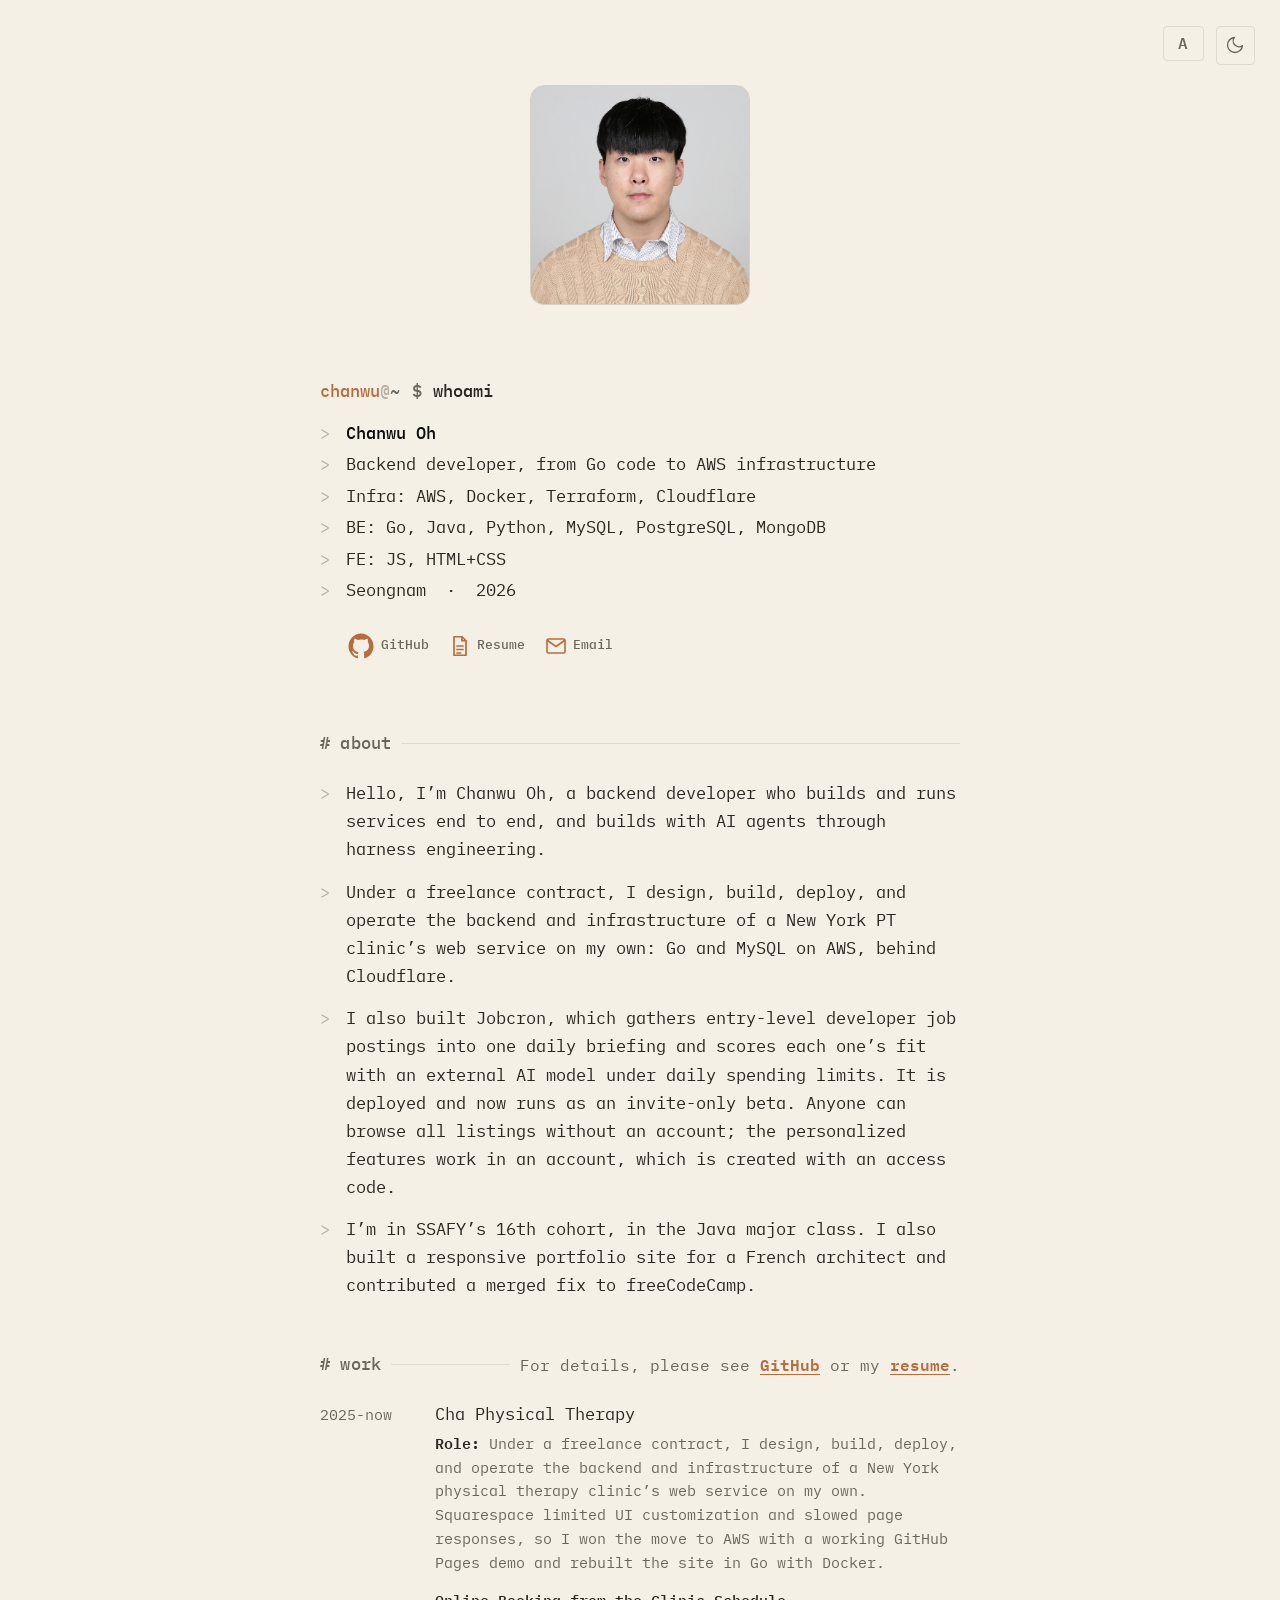
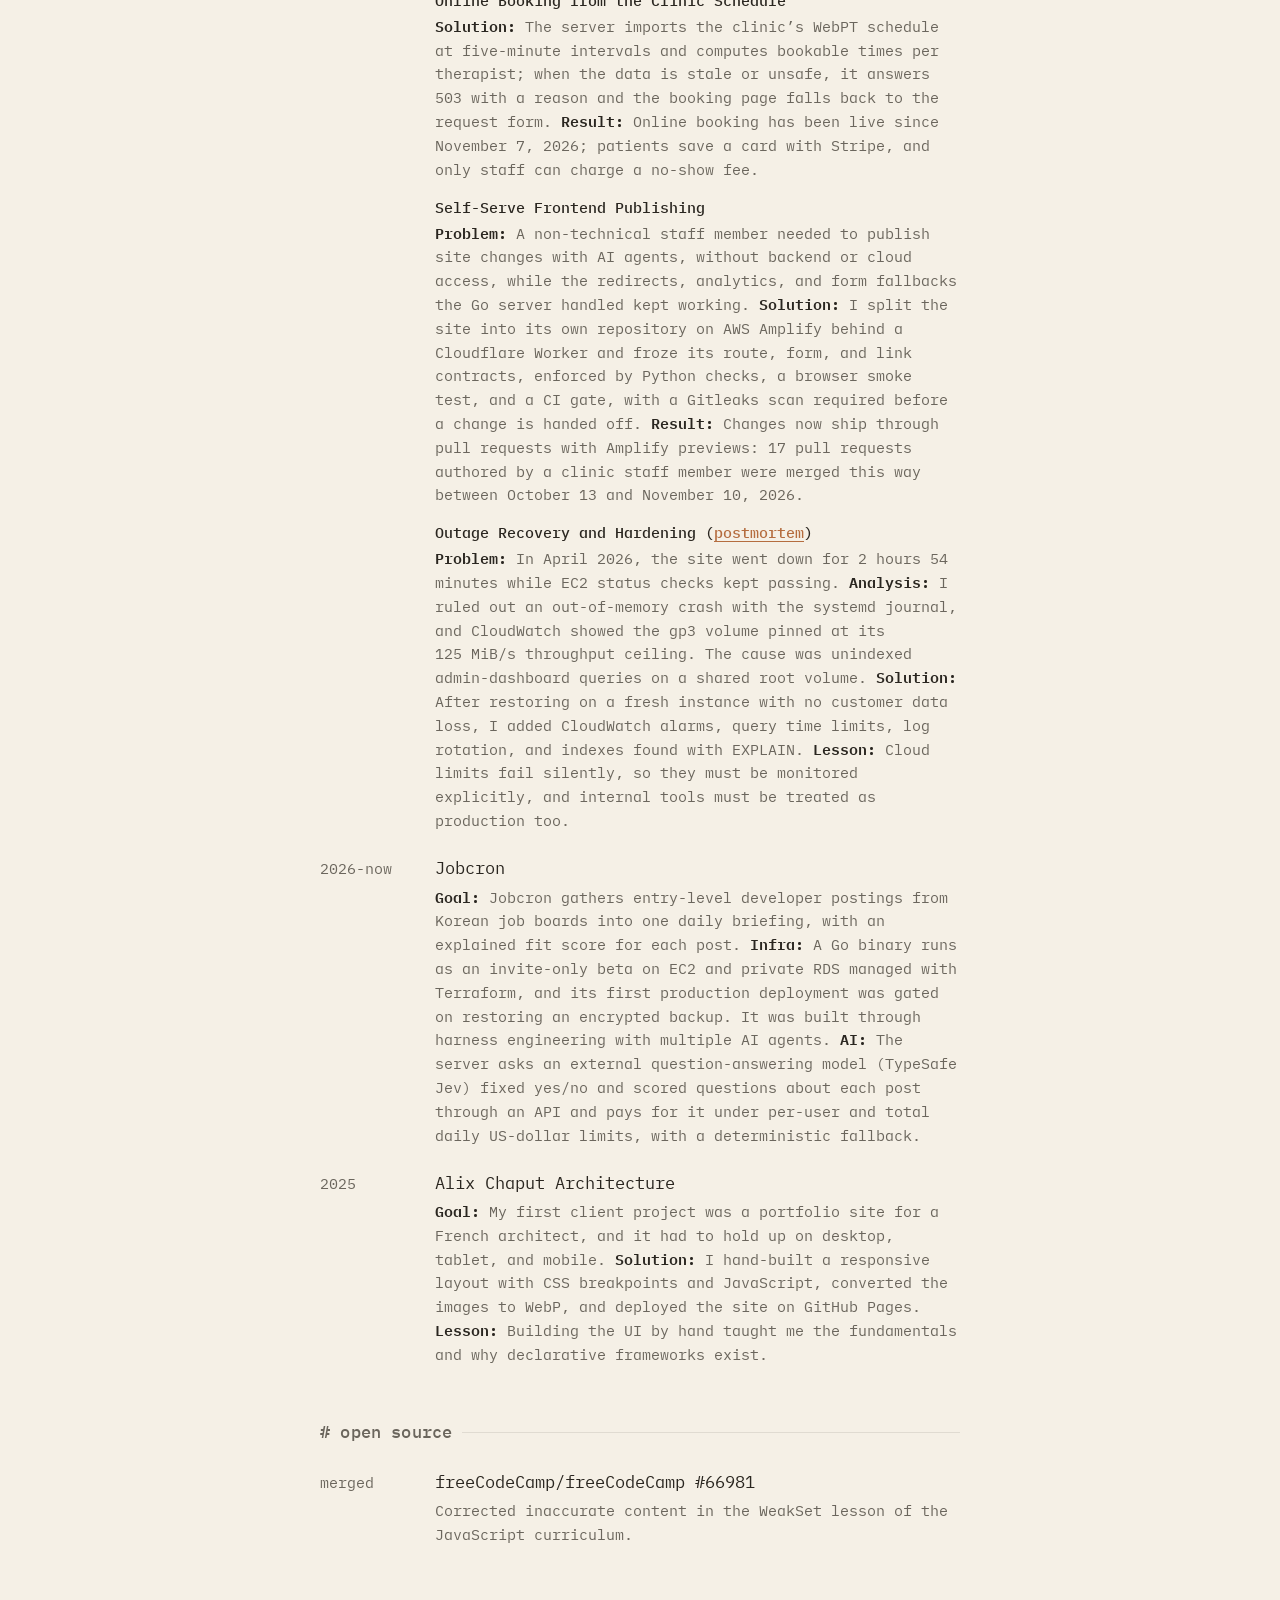
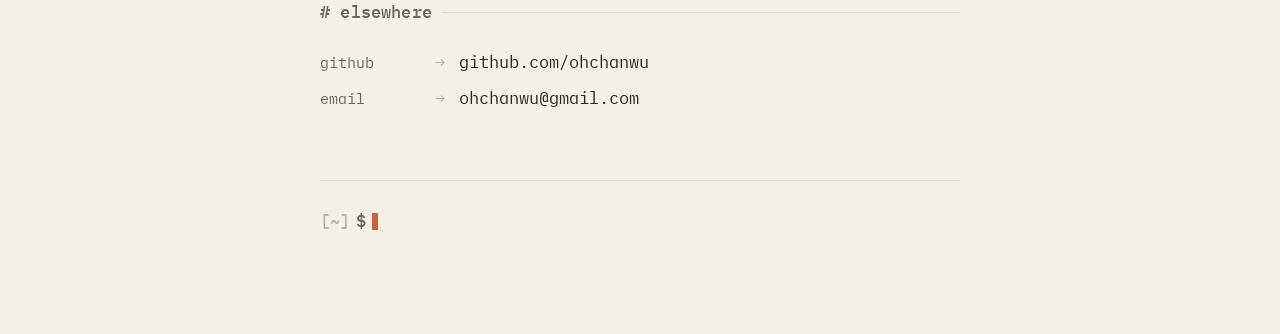
==== commit dd1d0740: "Site: work entries follow the resume blocks, as paragraphs" ====
--- a/static/cha/index.html
+++ b/static/cha/index.html
@@ -349,89 +349,126 @@
                 >Cha Physical Therapy</a
               >
               <p class="entry-desc" lang="en">
-                Under a freelance contract, I design, build, deploy, and operate
-                the backend and infrastructure of a New York physical therapy
-                clinic&rsquo;s web service on my own.
-                Squarespace limited UI customization and slowed page responses,
-                so I won the move to AWS with a
-                <strong>working GitHub Pages demo</strong> and rebuilt the site
-                in Go with Docker.
+                <strong class="entry-label">Role:</strong> Under a freelance
+                contract, I design, build, deploy, and operate the backend and
+                infrastructure of a New York physical therapy clinic&rsquo;s web
+                service on my own. Squarespace limited UI customization and
+                slowed page responses, so I won the move to AWS with a working
+                GitHub Pages demo and rebuilt the site in Go with Docker.
               </p>
               <p class="entry-desc" lang="ko">
-                미국 물리치료 클리닉과 프리랜서 계약을 맺고, 웹 서비스의 백엔드와
-                인프라를 단독으로 설계, 구축, 배포, 운영하고 있습니다. Squarespace는 UI
+                <strong class="entry-label">운영:</strong> 뉴욕 물리치료 클리닉과
+                프리랜서 계약을 맺고, 웹 서비스의 백엔드와 인프라를 단독으로
+                설계, 구축, 배포, 운영하고 있습니다. Squarespace는 UI
                 커스터마이징에 제약이 있었고 페이지 응답이 느렸기 때문에,
-                <strong>작동하는 GitHub Pages 데모</strong>로 AWS 이전을 설득한 뒤
-                Go와 Docker로 재구축했습니다.
-              </p>
+                작동하는 GitHub Pages 데모로 AWS 이전을 설득한 뒤 Go와 Docker로
+                재구축했습니다.
+              </p>
+              <h3 class="entry-block-title" lang="en">
+                Online Booking from the Clinic Schedule
+              </h3>
+              <h3 class="entry-block-title" lang="ko">
+                클리닉 일정 기반 온라인 예약
+              </h3>
               <p class="entry-desc" lang="en">
-                Online booking has been live since November 7, 2026. The server
-                imports the clinic&rsquo;s
-                <strong>WebPT schedule at five-minute intervals</strong> and computes
-                bookable times per therapist; when the data is stale or unsafe,
-                it answers 503 with a reason and the booking page falls back to
-                the request form.
+                <strong class="entry-label">Solution:</strong> The server imports
+                the clinic&rsquo;s WebPT schedule at five-minute intervals and
+                computes bookable times per therapist; when the data is stale or
+                unsafe, it answers 503 with a reason and the booking page falls
+                back to the request form.
+                <strong class="entry-label">Result:</strong> Online booking has
+                been live since November 7, 2026; patients save a card with
+                Stripe, and only staff can charge a no-show fee.
               </p>
               <p class="entry-desc" lang="ko">
-                2026년 11월 7일부터 온라인 예약을 운영하고 있습니다. 서버가
-                클리닉의 <strong>WebPT 일정을 5분 간격으로</strong> 가져와 치료사별
-                예약 가능 시간을 계산하고, 데이터가 오래됐거나 안전하지 않으면
-                사유와 함께 503을 반환해 예약 요청 폼으로 전환합니다.
-              </p>
+                <strong class="entry-label">해결:</strong> 서버가 클리닉의 WebPT
+                일정을 5분 간격으로 가져와 치료사별 예약 가능 시간을 계산하고,
+                데이터가 오래되었거나 안전하지 않으면 사유와 함께 503을 반환해
+                예약 요청 폼으로 전환합니다.
+                <strong class="entry-label">결과:</strong> 2026년 11월 7일부터
+                온라인 예약을 운영하고 있으며, 환자는 Stripe로 카드를 등록하고
+                노쇼 수수료는 직원만 청구할 수 있습니다.
+              </p>
+              <h3 class="entry-block-title" lang="en">
+                Self-Serve Frontend Publishing
+              </h3>
+              <h3 class="entry-block-title" lang="ko">
+                비개발자를 위한 프론트엔드 배포 체계
+              </h3>
               <p class="entry-desc" lang="en">
-                A non-technical staff member needed to publish site changes with
-                AI agents, without backend or cloud access, while the
-                redirects, analytics, and form fallbacks the Go server handled
-                kept working. I split the site into its own repository on
-                <strong>AWS Amplify behind a Cloudflare Worker</strong> and froze
-                its route, form, and link contracts, enforced by Python checks,
-                a browser smoke test, and a CI gate, with a Gitleaks scan required
-                before a change is handed off. Changes now ship through pull
-                requests with Amplify previews: 17 pull requests authored by a
-                clinic staff member were merged this way between October 13 and
-                November 10, 2026.
+                <strong class="entry-label">Problem:</strong> A non-technical
+                staff member needed to publish site changes with AI agents,
+                without backend or cloud access, while the redirects, analytics,
+                and form fallbacks the Go server handled kept working.
+                <strong class="entry-label">Solution:</strong> I split the site
+                into its own repository on AWS Amplify behind a Cloudflare Worker
+                and froze its route, form, and link contracts, enforced by Python
+                checks, a browser smoke test, and a CI gate, with a Gitleaks scan
+                required before a change is handed off.
+                <strong class="entry-label">Result:</strong> Changes now ship
+                through pull requests with Amplify previews: 17 pull requests
+                authored by a clinic staff member were merged this way between
+                October 13 and November 10, 2026.
               </p>
               <p class="entry-desc" lang="ko">
-                비개발자 직원이 백엔드와 클라우드 접근 없이 AI 에이전트로 사이트를
-                수정하고 배포해야 했고, Go 서버가 처리하던 리다이렉트와 분석, 폼
-                폴백은 그대로 지켜야 했습니다. 사이트를 별도 저장소로 분리해
-                <strong>Cloudflare Worker 뒤의 AWS Amplify</strong>로 배포하고,
-                라우트와 폼, 링크 계약을 고정해 Python 검사, 브라우저 스모크
-                테스트, CI 게이트로 강제하고, 변경을 넘기기 전에 Gitleaks 검사를
-                거치게 했습니다. 지금은 PR과 Amplify 미리보기로 변경이 배포되며,
-                2026년 10월 13일부터 11월 10일까지 클리닉 직원이 작성한 PR 17건이
-                이 방식으로 병합됐습니다.
-              </p>
-              <p class="entry-desc" lang="en">
-                In April 2026, the site went down for 2 hours 54 minutes while
-                EC2 status checks kept passing. I ruled out an out-of-memory
-                crash with the systemd journal and found in CloudWatch that the
-                gp3 volume was pinned at its 125&nbsp;MiB/s throughput ceiling by
-                unindexed admin-dashboard queries. After restoring on a fresh
-                instance with no customer data loss, I added
-                <strong
-                  >CloudWatch alarms, query time limits, log rotation, and
-                  indexes found with EXPLAIN</strong
-                >, and published a
-                <a
+                <strong class="entry-label">문제:</strong> 비개발자 직원이
+                백엔드와 클라우드 접근 없이 AI 에이전트로 사이트를 수정하고
+                배포해야 했고, Go 서버가 처리하던 리다이렉트와 분석, 폼 폴백은
+                그대로 지켜야 했습니다.
+                <strong class="entry-label">해결:</strong> 사이트를 별도 저장소로
+                분리해 Cloudflare Worker 뒤의 AWS Amplify로 배포하고, 라우트와 폼,
+                링크 계약을 고정해 Python 검사, 브라우저 스모크 테스트, CI
+                게이트로 강제하고, 변경을 넘기기 전에 Gitleaks 검사를 거치게
+                했습니다.
+                <strong class="entry-label">결과:</strong> 지금은 PR과 Amplify
+                미리보기로 변경이 배포되며, 2026년 10월 13일부터 11월 10일까지
+                클리닉 직원이 작성한 PR 17건이 이 방식으로 병합되었습니다.
+              </p>
+              <h3 class="entry-block-title" lang="en">
+                Outage Recovery and Hardening
+                (<a
                   href="https://github.com/ohchanwu/cha-pt-postmortems/blob/main/2026-04-17/2026-04-17.md"
                   >postmortem</a
-                >.
-              </p>
-              <p class="entry-desc" lang="ko">
-                2026년 4월, EC2 상태 검사는 정상이었지만 사이트가 2시간 54분 동안
-                응답하지 않았습니다. systemd 저널로 메모리 부족 가설을 배제한 뒤,
-                CloudWatch에서 인덱스 없는 관리자 대시보드 쿼리 때문에 gp3 볼륨이
-                처리량 한도인 125MiB/s에 막힌 것을 확인했습니다. 새 인스턴스에서
-                고객 데이터 손실 없이 복구한 뒤
-                <strong
-                  >CloudWatch 알람, 쿼리 실행 시간 제한, 로그 로테이션, EXPLAIN
-                  기반 인덱스</strong
-                >를 적용했고,
-                <a
+                >)
+              </h3>
+              <h3 class="entry-block-title" lang="ko">
+                장애 복구 및 하드닝
+                (<a
                   href="https://github.com/ohchanwu/cha-pt-postmortems/blob/main/2026-04-17/2026-04-17.ko.md"
                   >사후 보고서</a
-                >로 공개했습니다.
+                >)
+              </h3>
+              <p class="entry-desc" lang="en">
+                <strong class="entry-label">Problem:</strong> In April 2026, the
+                site went down for 2 hours 54 minutes while EC2 status checks
+                kept passing.
+                <strong class="entry-label">Analysis:</strong> I ruled out an
+                out-of-memory crash with the systemd journal, and CloudWatch
+                showed the gp3 volume pinned at its 125&nbsp;MiB/s throughput
+                ceiling. The cause was unindexed admin-dashboard queries on a
+                shared root volume.
+                <strong class="entry-label">Solution:</strong> After restoring on
+                a fresh instance with no customer data loss, I added CloudWatch
+                alarms, query time limits, log rotation, and indexes found with
+                EXPLAIN.
+                <strong class="entry-label">Lesson:</strong> Cloud limits fail
+                silently, so they must be monitored explicitly, and internal
+                tools must be treated as production too.
+              </p>
+              <p class="entry-desc" lang="ko">
+                <strong class="entry-label">문제:</strong> 2026년 4월, EC2 상태
+                검사는 정상이었지만 사이트가 2시간 54분 동안 응답하지
+                않았습니다.
+                <strong class="entry-label">분석:</strong> systemd 저널로 메모리
+                부족 가설을 배제했고, CloudWatch에서 gp3 볼륨이 처리량 한도인
+                125MiB/s에 막힌 것을 확인했습니다. 원인은 공유 루트 볼륨에서
+                인덱스 없이 실행된 관리자 대시보드 쿼리였습니다.
+                <strong class="entry-label">해결:</strong> 새 인스턴스에서 고객
+                데이터 손실 없이 복구한 뒤 CloudWatch 알람, 쿼리 실행 시간 제한,
+                로그 로테이션, EXPLAIN 기반 인덱스를 적용했습니다.
+                <strong class="entry-label">교훈:</strong> 클라우드의 한도는 경고
+                없이 다가오므로 지표로 직접 감시해야 하고, 내부 도구도
+                프로덕션처럼 다뤄야 합니다.
               </p>
             </div>
           </li>
@@ -440,45 +477,33 @@
             <div class="entry">
               <a href="https://jobcron.app" class="entry-title">Jobcron</a>
               <p class="entry-desc" lang="en">
-                Gathers entry-level developer postings from Korean job boards
-                into one daily briefing, with an
-                <strong>explained fit score</strong> for each post. A Go binary
-                runs as an invite-only beta on
-                <strong>EC2 and private RDS managed with Terraform</strong>; its
-                first production deployment was gated on restoring an encrypted
-                backup. The
-                server asks an external question-answering model (TypeSafe Jev)
-                fixed yes/no and scored questions about each post through an API,
-                under <strong>per-user and total daily US-dollar limits</strong>,
-                with a deterministic fallback. After a SSAFY classmate using the
-                alpha said the AI points were hard to trust without evidence from
-                the posting, each condition line that changes the score has shown,
-                since November 6, 2026,
-                <strong>evidence sentences quoted unchanged from the posting</strong>,
-                or a label when none is chosen. The model cannot write text, so it
-                chooses sentence numbers; working with an orchestrator agent, I
-                chose this design after 7 measurement runs on 3 postings, and AI
-                agents wrote the measurement code and the feature. Built through
-                harness engineering with multiple AI agents.
+                <strong class="entry-label">Goal:</strong> Jobcron gathers
+                entry-level developer postings from Korean job boards into one
+                daily briefing, with an explained fit score for each post.
+                <strong class="entry-label">Infra:</strong> A Go binary runs as
+                an invite-only beta on EC2 and private RDS managed with
+                Terraform, and its first production deployment was gated on
+                restoring an encrypted backup. It was built through harness
+                engineering with multiple AI agents.
+                <strong class="entry-label">AI:</strong> The server asks an
+                external question-answering model (TypeSafe Jev) fixed yes/no and
+                scored questions about each post through an API and pays for it
+                under per-user and total daily US-dollar limits, with a
+                deterministic fallback.
               </p>
               <p class="entry-desc" lang="ko">
-                국내 채용 포털에 흩어진 신입 공고를 매일 하나의 브리핑으로 모으고,
-                공고마다 <strong>근거가 설명된 적합도 점수</strong>를 제공합니다.
-                Go 바이너리를
-                <strong>Terraform으로 관리하는 EC2와 프라이빗 RDS</strong>에 배포해
-                초대 전용 베타로 운영하며, 첫 운영 배포는 암호화 백업 복원에
-                성공한 뒤 승인했습니다. 서버가 외부 질의응답 모델(TypeSafe Jev)을 API로 호출해
-                공고마다 정해진 예/아니요 질문과 점수 질문에 답하게 하며,
-                <strong>사용자별, 전체 일일 USD 한도</strong> 안에서 운영하고
-                결정론적 폴백을 제공합니다. 알파를 쓰던 SSAFY 동기 한 명에게서
-                공고 속 근거가 없어 AI 점수를 믿기 어렵다는 피드백을 받은 뒤,
-                2026년 11월 6일부터 점수를 바꾸는 조건 줄마다
-                <strong>공고 원문 그대로의 근거 문장</strong>을, 고른 문장이 없으면
-                안내 문구를 보여 줍니다. 텍스트를 쓸 수 없는 모델이 문장 번호를
-                고르는 이 설계는 오케스트레이터 에이전트와 함께 공고 3건으로
-                7차례 측정한 뒤 제가 정했고, 측정 코드와 기능은 AI 에이전트가
-                작성했습니다. 여러 AI 에이전트를 활용한 하네스 엔지니어링으로
+                <strong class="entry-label">목적:</strong> 국내 채용 포털에 흩어진
+                신입 공고를 매일 하나의 브리핑으로 모으고, 공고마다 근거가 설명된
+                적합도 점수를 제공합니다.
+                <strong class="entry-label">인프라:</strong> Go 바이너리를
+                Terraform으로 관리하는 EC2와 프라이빗 RDS에 배포해 초대 전용
+                베타로 운영하며, 첫 운영 배포는 암호화 백업 복원에 성공한 뒤
+                승인했습니다. 여러 AI 에이전트를 활용한 하네스 엔지니어링으로
                 개발했습니다.
+                <strong class="entry-label">AI:</strong> 서버가 외부 질의응답
+                모델(TypeSafe Jev)을 API로 호출해 공고마다 정해진 예/아니요
+                질문과 점수 질문에 답하게 하고, 비용은 사용자별, 전체 일일 USD
+                한도 안에서 서버가 부담하며 결정론적 폴백을 제공합니다.
               </p>
             </div>
           </li>
@@ -491,16 +516,25 @@
                 >Alix Chaput Architecture</a
               >
               <p class="entry-desc" lang="en">
-                My first client project: a French architect&rsquo;s portfolio
-                site, which I hand-coded with a
-                <strong>responsive layout built on CSS breakpoints</strong>. I
-                converted the images to WebP and deployed the site on GitHub
-                Pages.
+                <strong class="entry-label">Goal:</strong> My first client
+                project was a portfolio site for a French architect, and it had
+                to hold up on desktop, tablet, and mobile.
+                <strong class="entry-label">Solution:</strong> I hand-built a
+                responsive layout with CSS breakpoints and JavaScript, converted
+                the images to WebP, and deployed the site on GitHub Pages.
+                <strong class="entry-label">Lesson:</strong> Building the UI by
+                hand taught me the fundamentals and why declarative frameworks
+                exist.
               </p>
               <p class="entry-desc" lang="ko">
-                첫 클라이언트 프로젝트로 프랑스 건축가의 포트폴리오 사이트를 직접
-                코딩했습니다. <strong>CSS breakpoint로 반응형 레이아웃</strong>을
-                만들고, 이미지를 WebP로 변환해 GitHub Pages에 배포했습니다.
+                <strong class="entry-label">목적:</strong> 첫 클라이언트
+                프로젝트로 프랑스 건축가의 포트폴리오 사이트를 만들었고, 이
+                사이트는 데스크톱, 태블릿, 모바일에서 일관되게 보여야 했습니다.
+                <strong class="entry-label">해결:</strong> CSS breakpoint와
+                JavaScript로 반응형 레이아웃을 직접 구현하고, 이미지를 WebP로
+                변환해 GitHub Pages에 배포했습니다.
+                <strong class="entry-label">교훈:</strong> UI를 직접 만들며
+                기본기를 다졌고, 선언형 프레임워크가 왜 필요한지 체감했습니다.
               </p>
             </div>
           </li>
--- a/static/style.css
+++ b/static/style.css
@@ -487,14 +487,31 @@
   font-weight: 500;
 }
 
-.entry-desc a {
+.entry-desc .entry-label {
+  color: var(--fg);
+  font-weight: 600;
+}
+
+.entry-block-title {
+  color: var(--fg);
+  font-size: 0.875rem;
+  font-weight: 500;
+  line-height: 1.5;
+  margin-top: 0.9rem;
+  overflow-wrap: anywhere;
+  word-break: break-word;
+}
+
+.entry-desc a,
+.entry-block-title a {
   color: var(--accent);
   text-decoration: underline;
   text-decoration-thickness: 1px;
   text-underline-offset: 0.18em;
 }
 
-.entry-desc a:hover {
+.entry-desc a:hover,
+.entry-block-title a:hover {
   color: var(--fg-bright);
 }
 
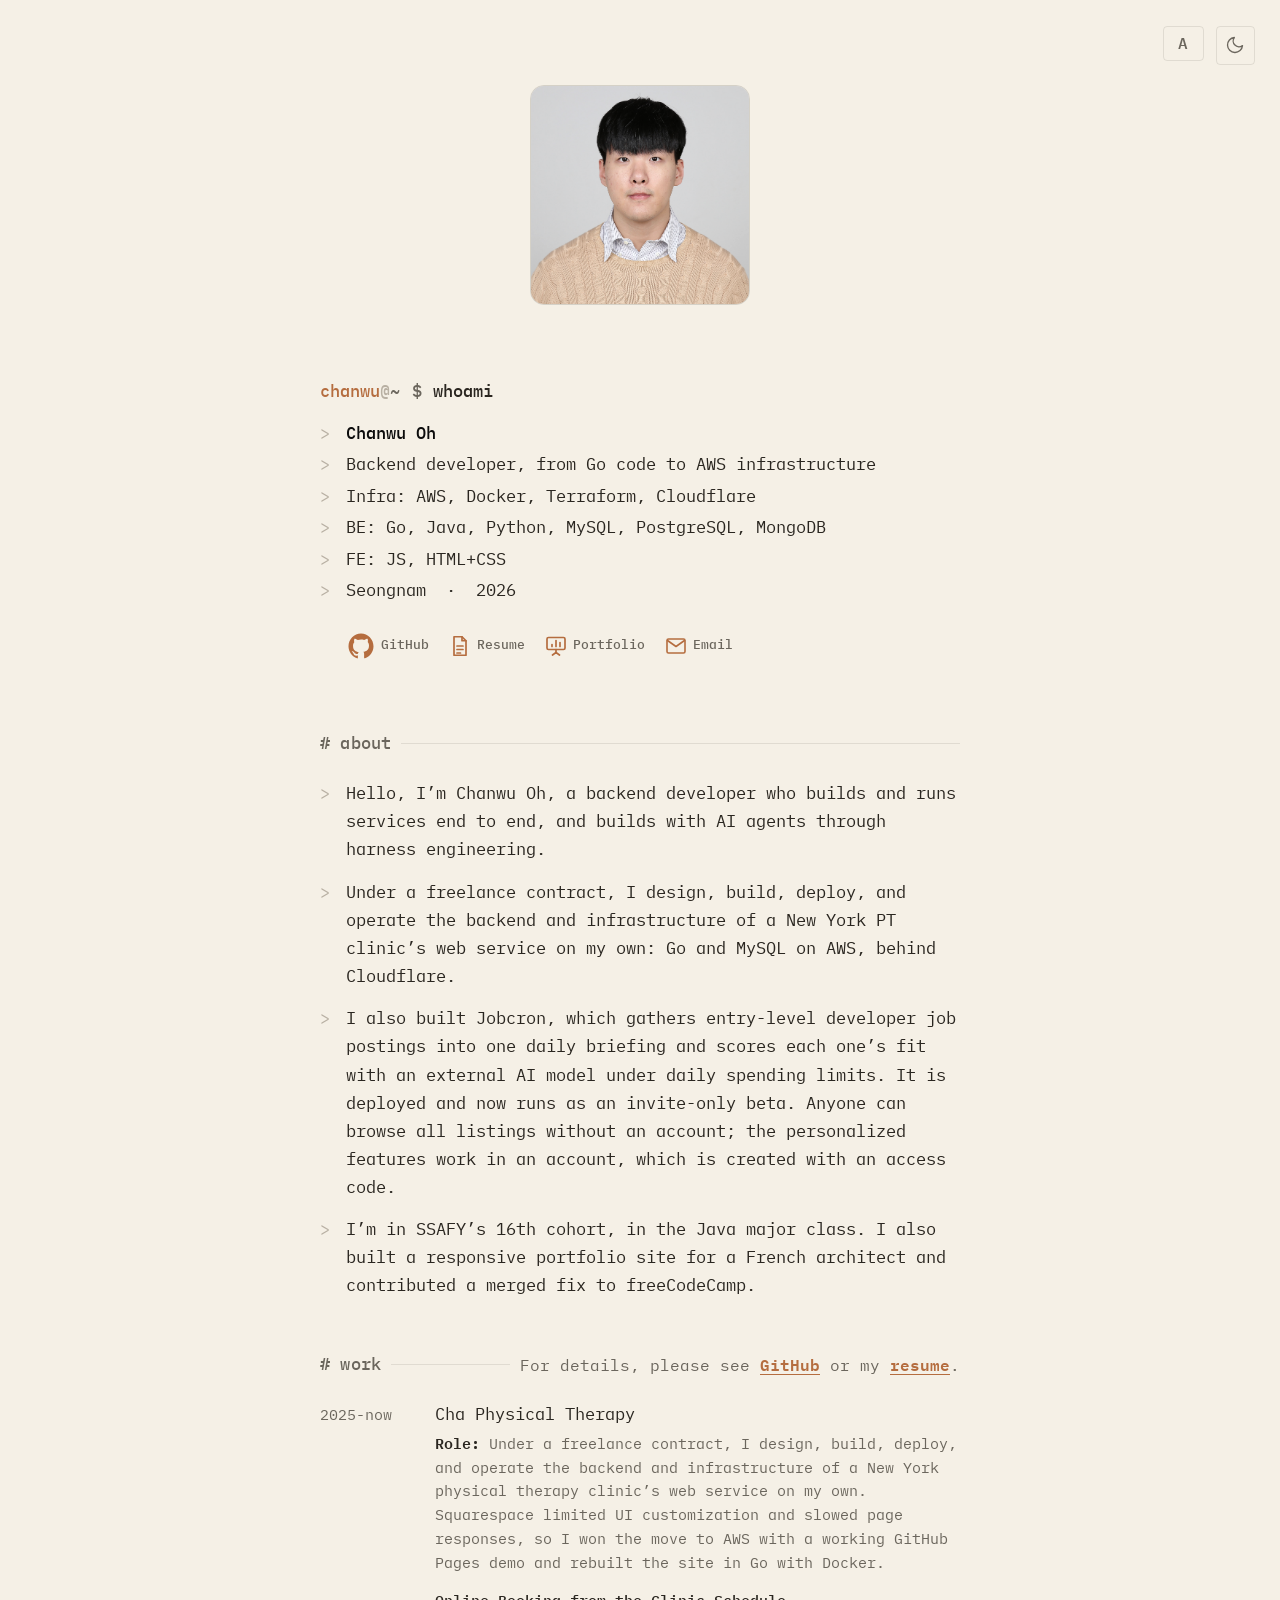
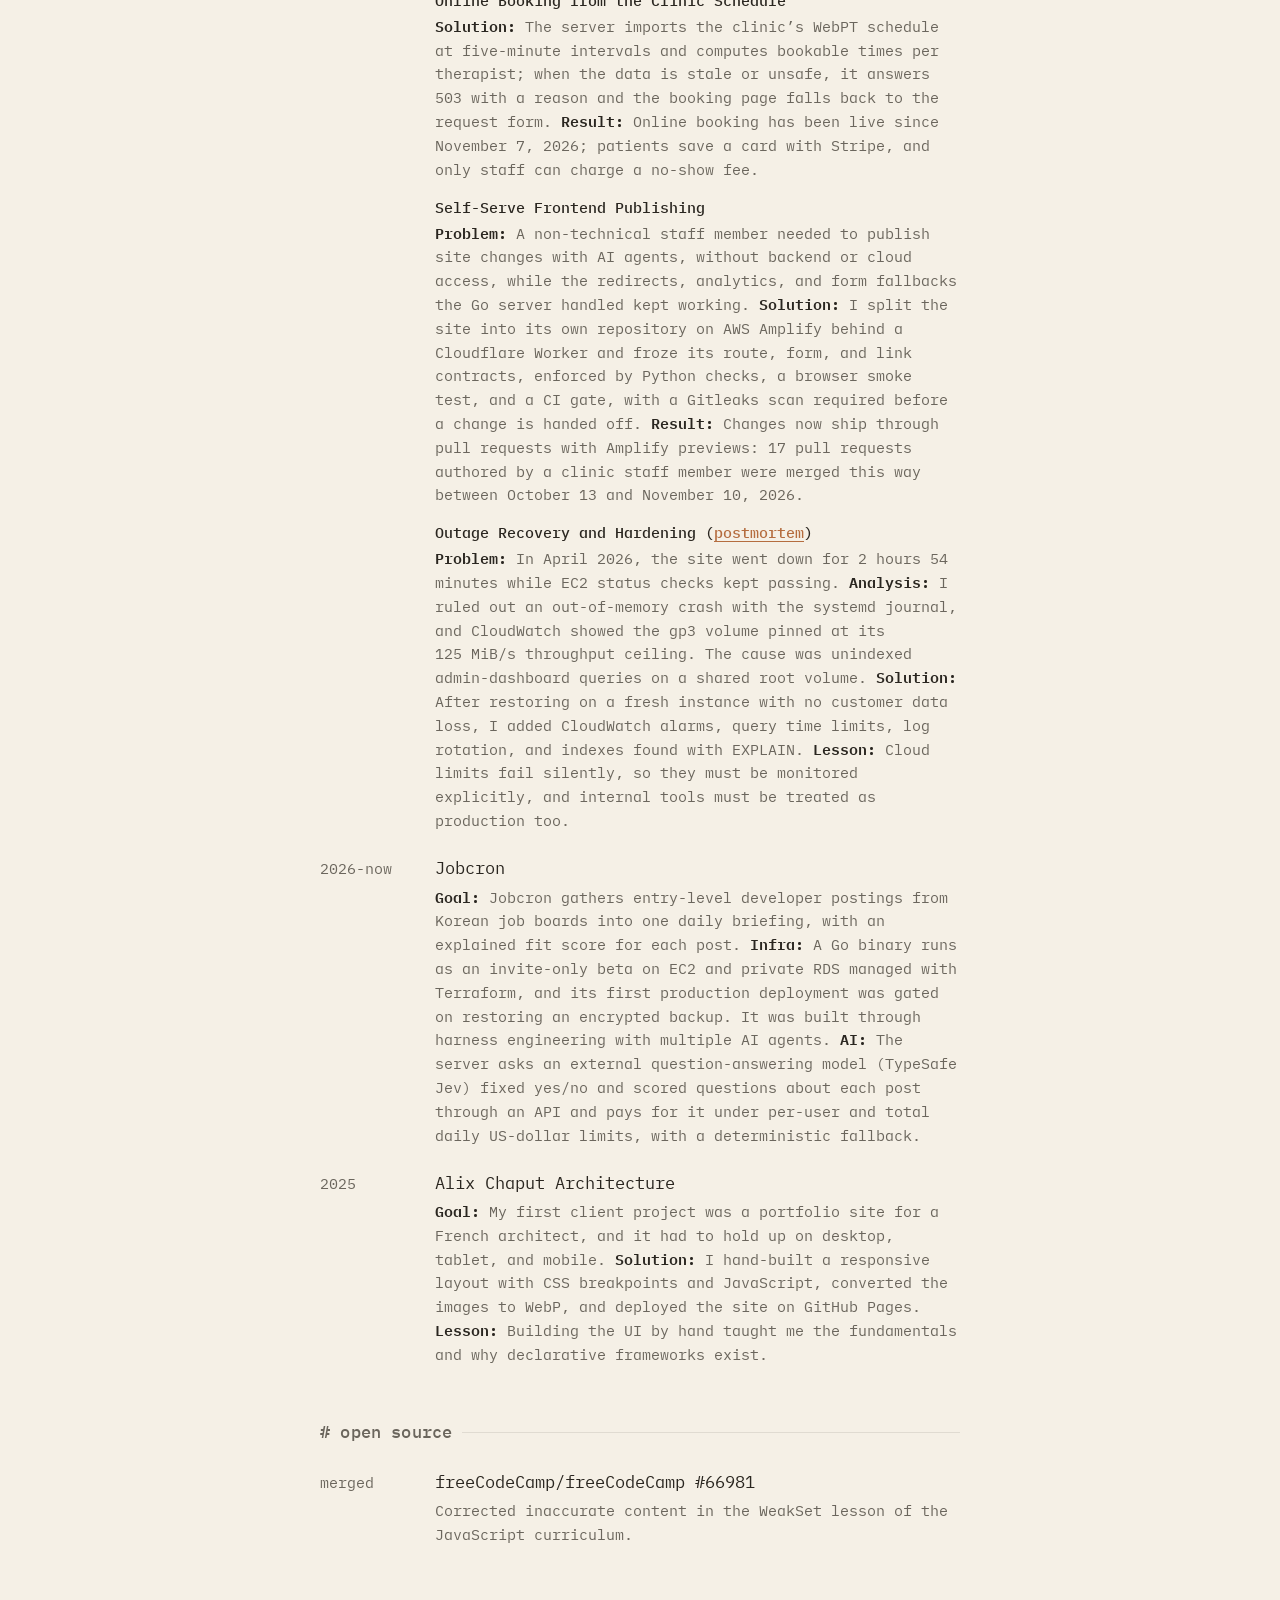
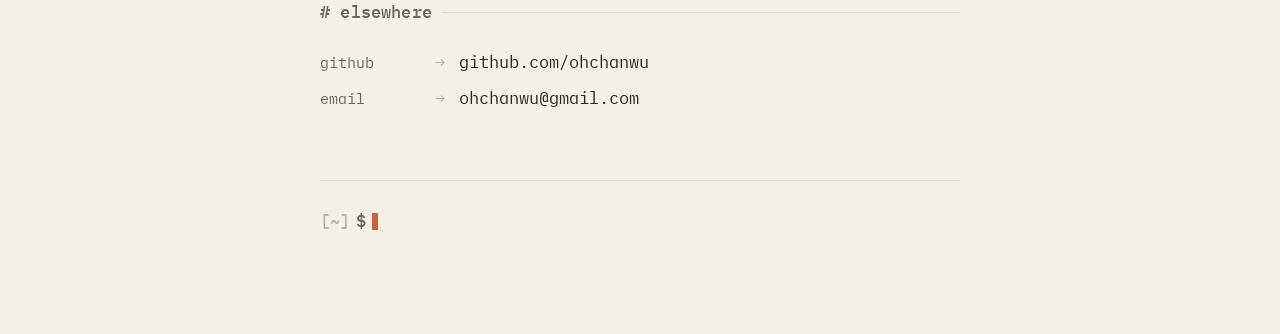
==== commit 802d4036: "Site: link the portfolio PDF next to the resume icon" ====
--- a/static/cha/index.html
+++ b/static/cha/index.html
@@ -247,6 +247,34 @@
             </svg>
             <span class="icon-label">이력서</span>
           </a>
+          <a
+            href="../오찬우_포트폴리오.pdf"
+            class="icon-link"
+            aria-label="Portfolio PDF (Korean)"
+            target="_blank"
+            rel="noopener"
+          >
+            <svg
+              aria-hidden="true"
+              viewBox="0 0 24 24"
+              fill="none"
+              stroke="currentColor"
+              stroke-width="1.7"
+              stroke-linecap="round"
+              stroke-linejoin="round"
+              width="20"
+              height="20"
+            >
+              <rect x="3" y="3.5" width="18" height="12" rx="1.5" />
+              <path d="M8 12.5v-2" />
+              <path d="M12 12.5v-6" />
+              <path d="M16 12.5v-4" />
+              <path d="M12 15.5v3" />
+              <path d="M8.5 21l3.5-2.5 3.5 2.5" />
+            </svg>
+            <span class="icon-label" lang="en">Portfolio</span>
+            <span class="icon-label" lang="ko">포트폴리오</span>
+          </a>
           <a href="mailto:ohchanwu@gmail.com" class="icon-link" aria-label="Email">
             <svg
               aria-hidden="true"
